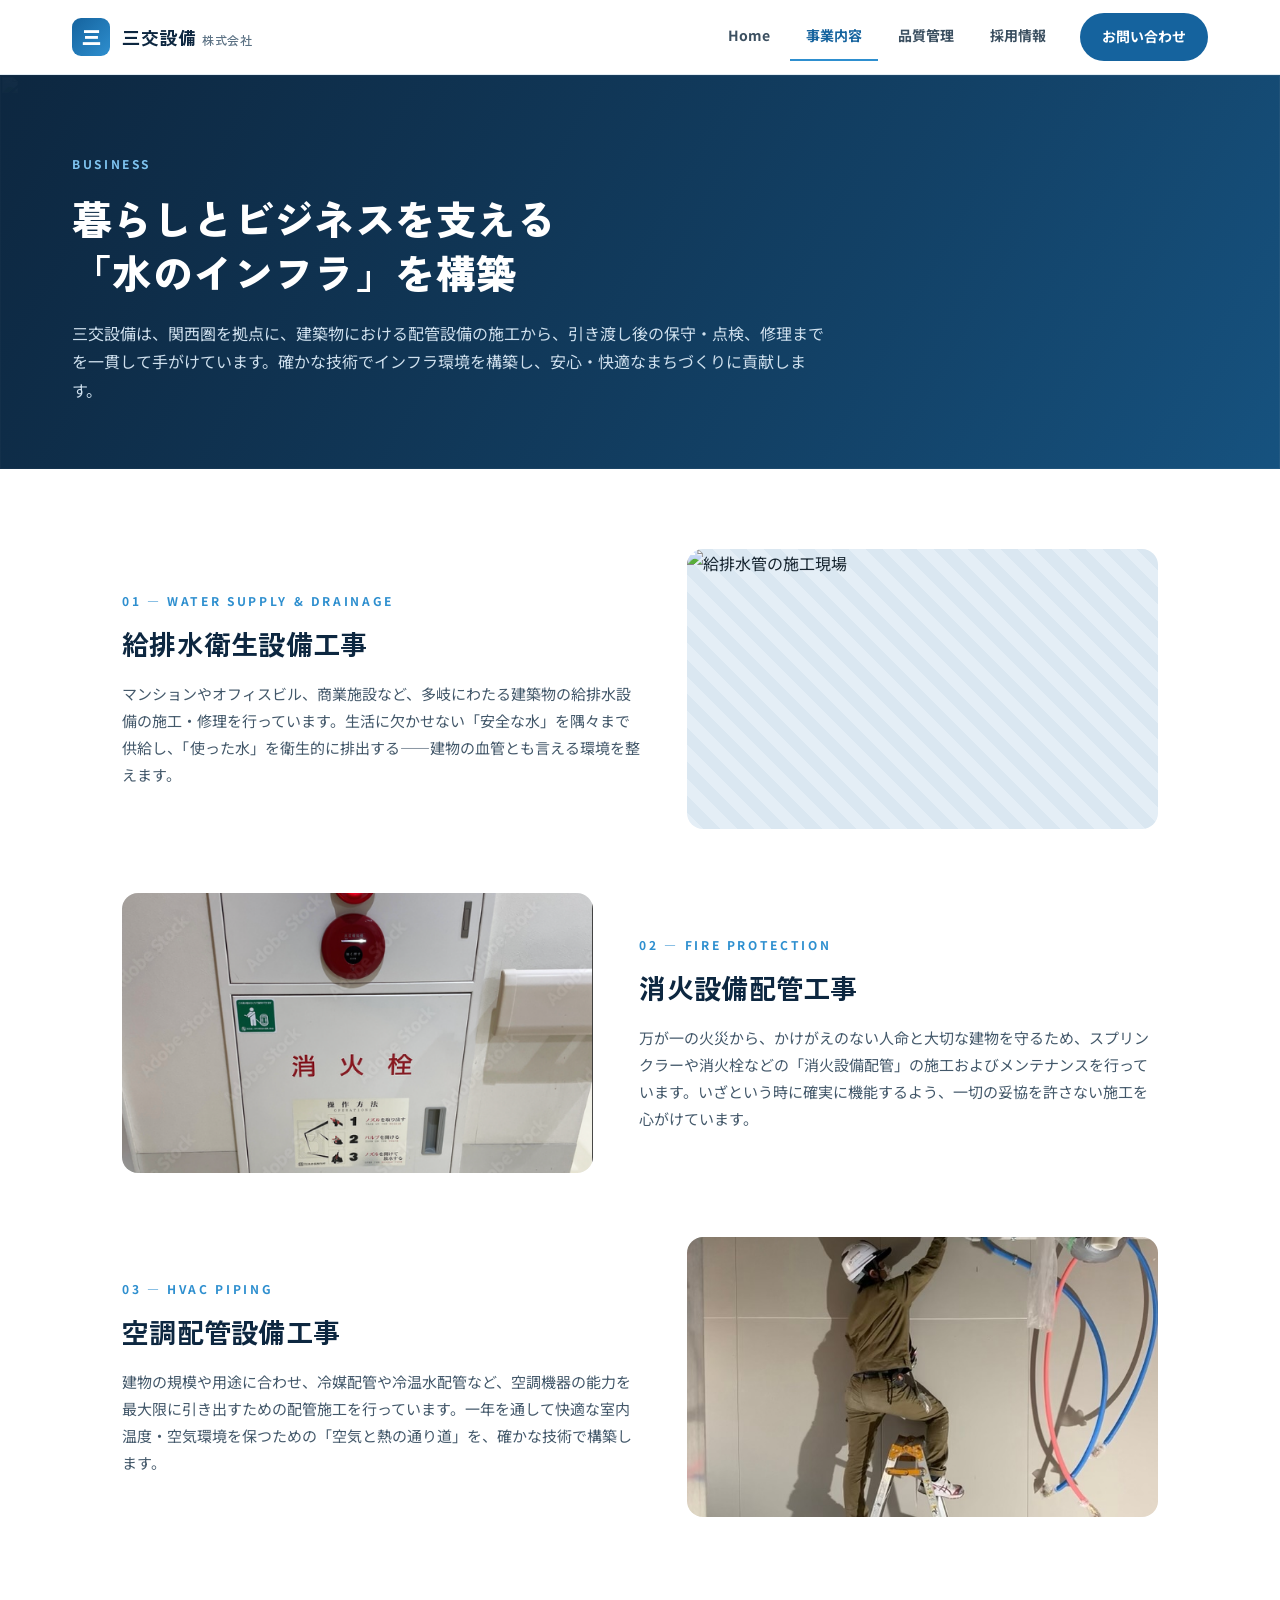
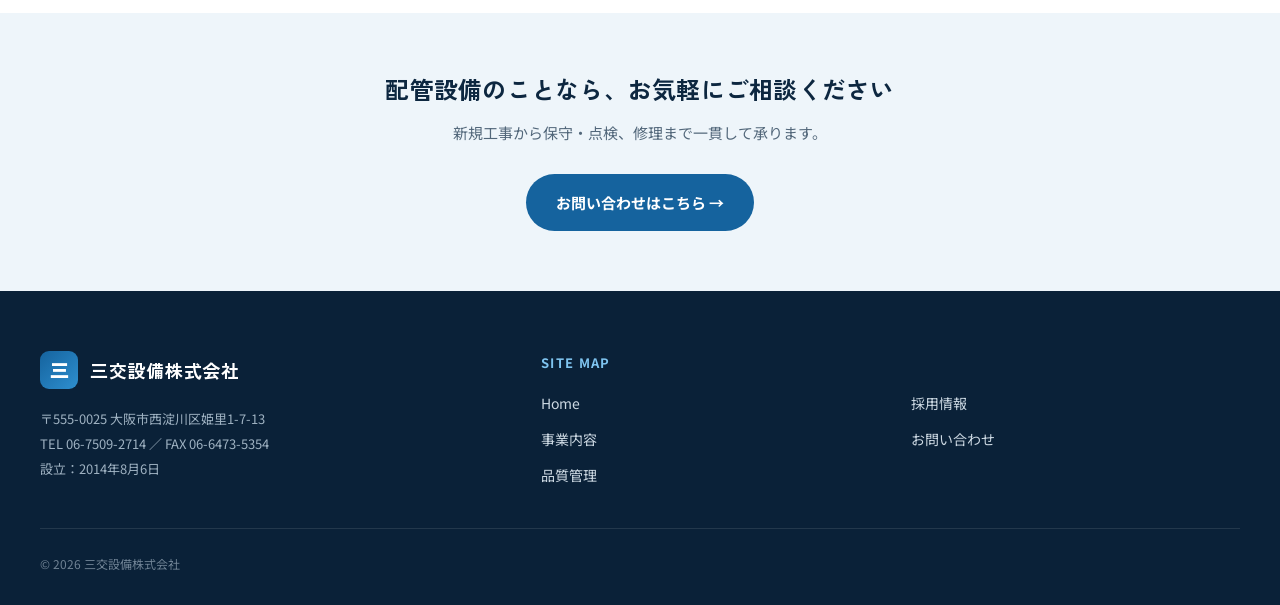
==== business.html @ f9f73b2b "refactor: ファイル構造と画像を更新" ====
<!DOCTYPE html>
<html lang="ja">
<head>
  <meta charset="utf-8">
  <meta name="viewport" content="width=device-width, initial-scale=1">
  <title>事業内容 ｜ 三交設備株式会社</title>
  <meta name="description" content="給排水衛生設備工事・消火設備配管工事・空調配管設備工事。三交設備株式会社が手がける3つの配管設備工事をご紹介します。">
  <link rel="preconnect" href="https://fonts.googleapis.com">
  <link rel="preconnect" href="https://fonts.gstatic.com" crossorigin>
  <link href="https://fonts.googleapis.com/css2?family=Zen+Kaku+Gothic+New:wght@400;500;700;900&family=Noto+Sans+JP:wght@400;500;700&display=swap" rel="stylesheet">
  <link rel="stylesheet" href="assets/css/styles.css">
  <script src="assets/js/main.js" defer></script>
</head>
<body>
<div class="page">

  <header class="site-header">
    <div class="site-header__inner">
      <a class="brand" href="index.html">
        <span class="brand__mark">三</span>
        <span class="brand__name">三交設備<small>株式会社</small></span>
      </a>
      <button class="nav-toggle" type="button" aria-label="メニューを開閉" aria-expanded="false" aria-controls="site-nav">
        <span></span><span></span><span></span>
      </button>
      <nav class="nav" id="site-nav">
        <a class="nav__link" href="index.html">Home</a>
        <a class="nav__link is-active" href="business.html">事業内容</a>
        <a class="nav__link" href="quality.html">品質管理</a>
        <a class="nav__link" href="recruit.html">採用情報</a>
        <a class="nav__cta" href="contact.html">お問い合わせ</a>
      </nav>
    </div>
  </header>

  <main class="main page-enter">

    <div class="page-head page-head--photo">
      <img class="page-head__img" src="assets/images/overhead-piping.jpeg" alt="">
      <div class="page-head__overlay"></div>
      <div class="container">
        <div class="eyebrow eyebrow--light">BUSINESS</div>
        <h1 class="page-head__title">暮らしとビジネスを支える<br>「水のインフラ」を構築</h1>
        <p class="page-head__lead">三交設備は、関西圏を拠点に、建築物における配管設備の施工から、引き渡し後の保守・点検、修理までを一貫して手がけています。確かな技術でインフラ環境を構築し、安心・快適なまちづくりに貢献します。</p>
      </div>
    </div>

    <section class="biz-list">

      <div class="biz-row">
        <div class="biz-row__text">
          <div class="eyebrow">01 — WATER SUPPLY &amp; DRAINAGE</div>
          <h2>給排水衛生設備工事</h2>
          <p>マンションやオフィスビル、商業施設など、多岐にわたる建築物の給排水設備の施工・修理を行っています。生活に欠かせない「安全な水」を隅々まで供給し、「使った水」を衛生的に排出する——建物の血管とも言える環境を整えます。</p>
        </div>
        <div class="biz-row__media media">
          <img src="assets/images/water-supply-piping.jpeg" alt="給排水管の施工現場">
        </div>
      </div>

      <div class="biz-row biz-row--reverse">
        <div class="biz-row__media media">
          <img src="assets/images/fire-protection.png" alt="消火栓設備">
        </div>
        <div class="biz-row__text">
          <div class="eyebrow">02 — FIRE PROTECTION</div>
          <h2>消火設備配管工事</h2>
          <p>万が一の火災から、かけがえのない人命と大切な建物を守るため、スプリンクラーや消火栓などの「消火設備配管」の施工およびメンテナンスを行っています。いざという時に確実に機能するよう、一切の妥協を許さない施工を心がけています。</p>
        </div>
      </div>

      <div class="biz-row">
        <div class="biz-row__text">
          <div class="eyebrow">03 — HVAC PIPING</div>
          <h2>空調配管設備工事</h2>
          <p>建物の規模や用途に合わせ、冷媒配管や冷温水配管など、空調機器の能力を最大限に引き出すための配管施工を行っています。一年を通して快適な室内温度・空気環境を保つための「空気と熱の通り道」を、確かな技術で構築します。</p>
        </div>
        <div class="biz-row__media media">
          <img src="assets/images/hvac-duct-installation.jpg" alt="空調配管の施工">
        </div>
      </div>

    </section>

    <div class="cta-band">
      <h3>配管設備のことなら、お気軽にご相談ください</h3>
      <p>新規工事から保守・点検、修理まで一貫して承ります。</p>
      <a class="btn btn--primary" href="contact.html">お問い合わせはこちら →</a>
    </div>

  </main>

  <footer class="site-footer">
    <div class="site-footer__grid">
      <div>
        <div class="site-footer__brand">
          <span class="brand__mark">三</span>
          <span class="brand__name">三交設備株式会社</span>
        </div>
        <p class="site-footer__addr">〒555-0025 大阪市西淀川区姫里1-7-13<br>TEL 06-7509-2714 ／ FAX 06-6473-5354<br>設立：2014年8月6日</p>
      </div>
      <div>
        <div class="site-footer__col-title">SITE MAP</div>
        <div class="site-footer__links">
          <a href="index.html">Home</a>
          <a href="business.html">事業内容</a>
          <a href="quality.html">品質管理</a>
        </div>
      </div>
      <div>
        <div class="site-footer__col-title">&nbsp;</div>
        <div class="site-footer__links">
          <a href="recruit.html">採用情報</a>
          <a href="contact.html">お問い合わせ</a>
        </div>
      </div>
    </div>
    <div class="site-footer__copy">© 2026 三交設備株式会社</div>
  </footer>

</div>
</body>
</html>
---- assets/css/styles.css ----
/* =========================================================================
   三交設備株式会社 コーポレートサイト — 共通スタイル
   デザイントークンは docs/design-reference.md を参照
   ========================================================================= */

:root {
  /* Colors */
  --navy:          #0d2740;  /* メインダークネイビー */
  --navy-deep:     #0a2138;  /* フッター背景 */
  --navy-mid:      #16527f;  /* グラデーション用ミドルブルー */
  --blue:          #15639e;  /* プライマリブルー */
  --blue-hover:    #0d4f82;  /* プライマリブルー hover */
  --blue-accent:   #2e8fcf;  /* アクセントブルー */
  --blue-accent-h: #3ba0e0;  /* アクセントブルー hover */
  --blue-light:    #7fc4f0;  /* ライトブルー（ダーク背景上） */
  --pale-1:        #cfe3f1;
  --pale-2:        #cfe0ee;
  --pale-3:        #cdd9e3;
  --bg-tint:       #eef5fa;  /* 薄いブルー背景 */
  --bg-tint-2:     #f6fafd;  /* さらに薄いブルー背景 */

  --ink:           #16242f;  /* 本文デフォルト */
  --ink-1:         #43586a;
  --ink-2:         #52677a;
  --ink-3:         #26384a;
  --muted-1:       #6a7d8c;
  --muted-2:       #90a1ae;
  --muted-3:       #9fb2c2;
  --muted-4:       #6f8294;

  --border:        #e2ecf3;
  --border-input:  #d7e3ec;

  --error:         #d4543a;
  --success:       #1d7a45;
  --success-bg:    #eef9f1;
  --success-border:#bfe0c9;

  /* Layout */
  --maxw:          1200px;
  --pad-x:         32px;

  --radius-card:   18px;
  --radius-sm:     14px;
  --shadow-card:   0 6px 24px rgba(13, 39, 64, .05);
  --shadow-card-h: 0 14px 40px rgba(13, 39, 64, .12);

  --header-h:      74px;

  --font-head: 'Zen Kaku Gothic New', sans-serif;
  --font-body: 'Noto Sans JP', sans-serif;

  /* Placeholder stripe (画像未差し替え時のフォールバック) */
  --stripe: repeating-linear-gradient(45deg, #e4eef6 0, #e4eef6 12px, #dae7f1 12px, #dae7f1 24px);
}

* { box-sizing: border-box; margin: 0; padding: 0; }

html { scroll-behavior: smooth; }

body {
  font-family: var(--font-body);
  color: var(--ink);
  background: #fff;
  -webkit-font-smoothing: antialiased;
  line-height: 1.8;
}

h1, h2, h3, h4 {
  font-family: var(--font-head);
  line-height: 1.35;
  letter-spacing: .01em;
}

img { display: block; max-width: 100%; }

a { color: inherit; text-decoration: none; }

button {
  font-family: inherit;
  cursor: pointer;
  border: none;
  background: none;
  color: inherit;
}

@keyframes fadeUp {
  from { opacity: 0; transform: translateY(18px); }
  to   { opacity: 1; transform: translateY(0); }
}

/* ---- Layout helpers ---------------------------------------------------- */
.page { min-height: 100vh; display: flex; flex-direction: column; background: #fff; }
.main { flex: 1; }
.container { max-width: var(--maxw); margin: 0 auto; padding: 0 var(--pad-x); }
.page-enter { animation: fadeUp .5s ease both; }

.eyebrow {
  font-size: 12px;
  font-weight: 700;
  letter-spacing: .22em;
  color: var(--blue-accent);
}
.eyebrow--light { color: var(--blue-light); }
.eyebrow--center { text-align: center; }

/* ---- Buttons ----------------------------------------------------------- */
.btn {
  display: inline-flex;
  align-items: center;
  justify-content: center;
  gap: 8px;
  font-weight: 700;
  border-radius: 999px;
  transition: background .2s ease, color .2s ease, box-shadow .2s ease, transform .2s ease;
}
.btn--primary { padding: 15px 30px; background: var(--blue); color: #fff; font-size: 15px; }
.btn--primary:hover { background: var(--blue-hover); }
.btn--accent { padding: 15px 30px; background: var(--blue-accent); color: #fff; font-size: 15px; }
.btn--accent:hover { background: var(--blue-accent-h); }
.btn--ghost {
  padding: 15px 30px;
  background: rgba(255, 255, 255, .12);
  color: #fff;
  font-size: 15px;
  border: 1px solid rgba(255, 255, 255, .35);
}
.btn--ghost:hover { background: rgba(255, 255, 255, .22); }
.btn--lg { padding: 16px 38px; font-size: 16px; }

.text-link {
  align-self: flex-start;
  color: var(--blue);
  font-weight: 700;
  font-size: 14px;
  display: inline-flex;
  gap: 6px;
  align-items: center;
  transition: gap .2s ease;
}
.text-link:hover { gap: 11px; }

/* ---- Header ------------------------------------------------------------ */
.site-header {
  position: sticky;
  top: 0;
  z-index: 50;
  background: rgba(255, 255, 255, .92);
  backdrop-filter: blur(10px);
  border-bottom: 1px solid var(--border);
}
.site-header__inner {
  max-width: var(--maxw);
  margin: 0 auto;
  padding: 0 var(--pad-x);
  height: var(--header-h);
  display: flex;
  align-items: center;
  justify-content: space-between;
  gap: 24px;
}
.brand { display: flex; align-items: center; gap: 12px; }
.brand__mark {
  display: flex;
  align-items: center;
  justify-content: center;
  width: 38px;
  height: 38px;
  border-radius: 9px;
  background: linear-gradient(135deg, var(--blue), var(--blue-accent));
  color: #fff;
  font-family: var(--font-head);
  font-weight: 900;
  font-size: 19px;
}
.brand__name {
  font-family: var(--font-head);
  font-weight: 700;
  font-size: 18px;
  color: var(--navy);
  letter-spacing: .04em;
}
.brand__name small { font-size: 12px; font-weight: 500; color: #5b7184; margin-left: 5px; }

.nav { display: flex; align-items: center; gap: 4px; }
.nav__link {
  padding: 10px 16px;
  font-size: 14px;
  font-weight: 700;
  color: #3b4f60;
  border-bottom: 2px solid transparent;
  transition: color .2s ease;
}
.nav__link:hover { color: var(--blue); }
.nav__link.is-active { color: var(--blue); border-bottom-color: var(--blue-accent); }
.nav__cta {
  margin-left: 14px;
  padding: 11px 22px;
  border-radius: 999px;
  background: var(--blue);
  color: #fff;
  font-weight: 700;
  font-size: 14px;
  transition: background .2s ease;
}
.nav__cta:hover { background: var(--blue-hover); }

.nav-toggle { display: none; flex-direction: column; gap: 5px; padding: 8px; }
.nav-toggle span { display: block; width: 24px; height: 2px; background: var(--navy); border-radius: 2px; }

/* ---- Footer ------------------------------------------------------------ */
.site-footer { background: var(--navy-deep); color: var(--pale-3); padding: 60px var(--pad-x) 30px; }
.site-footer__grid {
  max-width: var(--maxw);
  margin: 0 auto;
  display: grid;
  grid-template-columns: 1.4fr 1fr 1fr;
  gap: 40px;
  padding-bottom: 40px;
  border-bottom: 1px solid rgba(255, 255, 255, .1);
}
.site-footer__brand { display: flex; align-items: center; gap: 12px; margin-bottom: 18px; }
.site-footer__brand .brand__name { color: #fff; }
.site-footer__addr { font-size: 13px; line-height: 1.9; color: var(--muted-3); }
.site-footer__col-title {
  font-size: 13px;
  font-weight: 700;
  color: var(--blue-light);
  margin-bottom: 16px;
  letter-spacing: .1em;
  min-height: 19px;
}
.site-footer__links { display: flex; flex-direction: column; gap: 11px; align-items: flex-start; }
.site-footer__links a { font-size: 14px; color: var(--pale-3); transition: color .2s ease; }
.site-footer__links a:hover { color: #fff; }
.site-footer__copy { max-width: var(--maxw); margin: 24px auto 0; font-size: 12px; color: var(--muted-4); }

/* ---- Page header band (Business / Quality / Contact) ------------------- */
.page-head {
  background: linear-gradient(120deg, var(--navy), var(--navy-mid));
  color: #fff;
  padding: 78px var(--pad-x) 64px;
}
.page-head__title { font-size: 40px; font-weight: 900; margin: 16px 0 20px; }
.page-head__lead { font-size: 16px; color: var(--pale-2); max-width: 760px; }
.page-head--photo { position: relative; overflow: hidden; }
.page-head--photo .container { position: relative; z-index: 1; }
.page-head__img { position: absolute; inset: 0; width: 100%; height: 100%; object-fit: cover; opacity: .28; }
.page-head__overlay {
  position: absolute; inset: 0;
  background: linear-gradient(120deg, rgba(13,39,64,.92) 0%, rgba(22,82,127,.72) 100%);
}

/* ---- Image helpers ----------------------------------------------------- */
.media {
  background: var(--stripe) center / cover no-repeat;
  background-color: var(--bg-tint);
}
.media img { width: 100%; height: 100%; object-fit: cover; }

/* =========================================================================
   HOME
   ========================================================================= */
.hero {
  position: relative;
  min-height: 640px;
  display: flex;
  align-items: center;
  overflow: hidden;
  background: var(--navy);
}
.hero__img { position: absolute; inset: 0; width: 100%; height: 100%; object-fit: cover; opacity: .42; }
.hero__overlay {
  position: absolute; inset: 0;
  background: linear-gradient(100deg, rgba(13,39,64,.92) 0%, rgba(13,39,64,.6) 48%, rgba(13,39,64,.15) 100%);
}
.hero__inner { position: relative; max-width: var(--maxw); margin: 0 auto; padding: 0 var(--pad-x); width: 100%; }
.hero__content { max-width: 660px; color: #fff; }
.hero__eyebrow {
  display: inline-flex; align-items: center; gap: 8px;
  font-size: 12px; font-weight: 700; letter-spacing: .22em;
  color: var(--blue-light); margin-bottom: 26px;
}
.hero__eyebrow::before { content: ""; width: 26px; height: 1px; background: var(--blue-light); }
.hero__title { font-size: 54px; font-weight: 900; line-height: 1.28; letter-spacing: .02em; margin-bottom: 26px; }
.hero__title em { font-style: normal; color: var(--blue-light); }
.hero__text { font-size: 17px; line-height: 2; color: #d4e3ef; max-width: 540px; margin-bottom: 38px; }
.hero__actions { display: flex; gap: 14px; flex-wrap: wrap; }
.hero__bar { position: absolute; bottom: 0; left: 0; right: 0; height: 8px;
  background: linear-gradient(90deg, var(--blue), var(--blue-accent), var(--blue-light)); }

.intro { max-width: 1000px; margin: 0 auto; padding: 86px var(--pad-x) 30px; text-align: center; }
.intro h2 { font-size: 32px; font-weight: 700; color: var(--navy); margin: 18px 0 22px; }
.intro p { font-size: 16px; color: var(--ink-1); max-width: 720px; margin: 0 auto; }

.nav-cards { max-width: var(--maxw); margin: 0 auto; padding: 50px var(--pad-x) 96px; }
.nav-cards__grid { display: grid; grid-template-columns: repeat(3, 1fr); gap: 26px; }
.feature-card {
  display: flex; flex-direction: column;
  border: 1px solid var(--border); border-radius: var(--radius-card);
  overflow: hidden; background: #fff; box-shadow: var(--shadow-card);
  transition: box-shadow .25s ease, transform .25s ease;
}
.feature-card:hover { box-shadow: var(--shadow-card-h); transform: translateY(-4px); }
.feature-card__media { height: 170px; }
.feature-card__body { padding: 30px 28px; display: flex; flex-direction: column; flex: 1; }
.feature-card__num { font-size: 11px; font-weight: 700; letter-spacing: .2em; color: var(--blue-accent); margin-bottom: 8px; }
.feature-card__body h3 { font-size: 22px; font-weight: 700; color: var(--navy); margin-bottom: 12px; }
.feature-card__body p { font-size: 14px; color: var(--ink-2); flex: 1; margin-bottom: 20px; }

/* =========================================================================
   BUSINESS
   ========================================================================= */
.biz-list { max-width: 1100px; margin: 0 auto; padding: 80px var(--pad-x) 96px; display: flex; flex-direction: column; gap: 64px; }
.biz-row { display: grid; grid-template-columns: 1.1fr 1fr; gap: 46px; align-items: center; }
.biz-row--reverse { grid-template-columns: 1fr 1.1fr; }
.biz-row--reverse .biz-row__media { order: 1; }
.biz-row--reverse .biz-row__text { order: 2; }
.biz-row__text h2 { font-size: 27px; font-weight: 700; color: var(--navy); margin: 14px 0 18px; }
.biz-row__text p { font-size: 15px; color: var(--ink-1); }
.biz-row__media { height: 280px; border-radius: 16px; overflow: hidden; }

.cta-band { background: var(--bg-tint); padding: 60px var(--pad-x); text-align: center; }
.cta-band h3 { font-size: 24px; font-weight: 700; color: var(--navy); margin-bottom: 14px; }
.cta-band p { font-size: 15px; color: var(--ink-2); margin-bottom: 28px; }

/* =========================================================================
   QUALITY
   ========================================================================= */
.quality-list { max-width: 1080px; margin: 0 auto; padding: 80px var(--pad-x) 60px; display: flex; flex-direction: column; gap: 30px; }
.quality-card {
  display: grid; grid-template-columns: 64px 1fr; gap: 26px; align-items: start;
  border: 1px solid var(--border); border-radius: var(--radius-card);
  padding: 38px 40px; background: #fff; box-shadow: var(--shadow-card);
}
.quality-card__num {
  width: 64px; height: 64px; border-radius: var(--radius-sm); background: var(--bg-tint);
  display: flex; align-items: center; justify-content: center;
  font-family: var(--font-head); font-weight: 900; font-size: 24px; color: var(--blue);
}
.quality-card h2 { font-size: 23px; font-weight: 700; color: var(--navy); margin-bottom: 14px; }
.quality-card p { font-size: 15px; color: var(--ink-1); margin-bottom: 18px; }
.quality-card p:last-child { margin-bottom: 0; }
.badges { display: flex; gap: 10px; flex-wrap: wrap; }
.badge { font-size: 12px; font-weight: 700; color: var(--blue); background: var(--bg-tint); padding: 7px 14px; border-radius: 999px; }

.quality-media { max-width: 1080px; margin: 0 auto; padding: 0 var(--pad-x) 96px; }
.quality-media__frame { height: 300px; border-radius: var(--radius-card); overflow: hidden; }

/* =========================================================================
   RECRUIT
   ========================================================================= */
.recruit-hero {
  position: relative; min-height: 420px; display: flex; align-items: center;
  overflow: hidden; background: var(--navy);
}
.recruit-hero__img { position: absolute; inset: 0; width: 100%; height: 100%; object-fit: cover; opacity: .4; }
.recruit-hero__overlay {
  position: absolute; inset: 0;
  background: linear-gradient(100deg, rgba(13,39,64,.96), rgba(21,99,158,.55));
}
.recruit-hero__inner { position: relative; max-width: var(--maxw); margin: 0 auto; padding: 60px var(--pad-x); width: 100%; color: #fff; }
.recruit-hero__title { font-size: 46px; font-weight: 900; margin: 18px 0; }
.recruit-hero__lead { font-size: 16px; color: var(--pale-2); max-width: 620px; }

.section { max-width: 1080px; margin: 0 auto; padding: 80px var(--pad-x) 24px; }
.section__title { font-size: 28px; font-weight: 700; color: var(--navy); text-align: center; margin: 12px 0 40px; }

.persona-grid { display: grid; grid-template-columns: repeat(3, 1fr); gap: 20px; }
.persona {
  border: 1px solid var(--border); border-radius: 16px; padding: 30px 26px;
  background: #fff; border-top: 4px solid var(--blue-accent);
}
.persona p { font-size: 15px; font-weight: 500; color: var(--ink-3); }
.persona strong { color: var(--blue); }

.reasons-band { background: var(--bg-tint); margin-top: 70px; padding: 74px var(--pad-x); }
.reasons-band__inner { max-width: 1080px; margin: 0 auto; }
.reasons { display: flex; flex-direction: column; gap: 24px; }
.reason {
  display: grid; grid-template-columns: auto 1fr; gap: 30px; align-items: start;
  background: #fff; border-radius: var(--radius-card); padding: 40px 44px;
  box-shadow: 0 6px 24px rgba(13, 39, 64, .06);
}
.reason__num { font-family: var(--font-head); font-weight: 900; font-size: 52px; color: var(--pale-1); line-height: 1; }
.reason h3 { font-size: 21px; font-weight: 700; color: var(--navy); margin-bottom: 12px; }
.reason p { font-size: 15px; color: var(--ink-1); }

.requirements { max-width: 920px; margin: 0 auto; padding: 80px var(--pad-x) 30px; }
.req-table { border: 1px solid var(--border); border-radius: 16px; overflow: hidden; }
.req-row { display: grid; grid-template-columns: 200px 1fr; border-bottom: 1px solid #eef2f6; }
.req-row:last-child { border-bottom: none; }
.req-row__key { background: var(--bg-tint-2); padding: 18px 24px; font-weight: 700; font-size: 14px; color: var(--navy); }
.req-row__val { padding: 18px 24px; font-size: 14px; color: var(--ink-1); }

.recruit-cta { text-align: center; padding: 20px var(--pad-x) 96px; }
.recruit-cta p { font-size: 13px; color: #7a8a99; margin-top: 16px; }

/* =========================================================================
   CONTACT
   ========================================================================= */
.contact-grid {
  max-width: 1080px; margin: 0 auto; padding: 80px var(--pad-x) 96px;
  display: grid; grid-template-columns: 1fr 1fr; gap: 56px; align-items: start;
}
.contact-col h2 { font-size: 22px; font-weight: 700; color: var(--navy); margin-bottom: 26px; }
.contact-info { display: flex; flex-direction: column; gap: 18px; }
.info-card { border: 1px solid var(--border); border-radius: var(--radius-sm); padding: 24px 26px; }
.info-card--accent { background: var(--bg-tint-2); }
.info-card__label { font-size: 12px; font-weight: 700; letter-spacing: .1em; color: var(--blue-accent); margin-bottom: 6px; }
.info-card__tel { font-family: var(--font-head); font-weight: 900; font-size: 30px; color: var(--navy); }
.info-card__tel a { color: inherit; }
.info-card__sub { font-size: 13px; color: var(--muted-1); margin-top: 4px; }
.info-card__val { font-weight: 700; font-size: 16px; color: var(--navy); }
.info-card__val--break { word-break: break-all; }
.info-card__val--lg { font-size: 19px; }
.info-card__addr { font-size: 15px; color: var(--ink-1); }

.form { display: flex; flex-direction: column; gap: 18px; }
.field label { display: block; font-size: 13px; font-weight: 700; color: var(--navy); margin-bottom: 7px; }
.field .req { color: var(--error); }
.field input, .field select, .field textarea {
  width: 100%; padding: 13px 15px; border: 1px solid var(--border-input);
  border-radius: 10px; font-size: 14px; font-family: inherit; background: #fff;
}
.field textarea { resize: vertical; }
.field input:focus, .field select:focus, .field textarea:focus { border-color: var(--blue-accent); outline: none; }
.form__submit { padding: 15px; border-radius: 10px; background: var(--blue); color: #fff; font-weight: 700; font-size: 15px; margin-top: 4px; transition: background .2s ease; }
.form__submit:hover { background: var(--blue-hover); }
.form__error { font-size: 13px; color: var(--error); font-weight: 500; }
.form__note { font-size: 12px; color: var(--muted-2); }

.form-success {
  border: 1px solid var(--success-border); background: var(--success-bg);
  border-radius: var(--radius-sm); padding: 40px 30px; text-align: center;
}
.form-success__icon { font-size: 40px; margin-bottom: 10px; color: var(--success); }
.form-success h3 { font-size: 19px; font-weight: 700; color: var(--success); margin-bottom: 8px; }
.form-success p { font-size: 14px; color: var(--ink-1); }

.contact-map { border-top: 1px solid var(--border); }
.contact-map iframe { display: block; width: 100%; height: 360px; border: 0; }

[hidden] { display: none !important; }

/* =========================================================================
   RESPONSIVE
   ========================================================================= */
@media (max-width: 900px) {
  :root { --pad-x: 22px; }

  /* Mobile nav */
  .nav-toggle { display: flex; }
  .nav {
    position: absolute; top: var(--header-h); left: 0; right: 0;
    flex-direction: column; align-items: stretch; gap: 0;
    background: #fff; border-bottom: 1px solid var(--border);
    padding: 8px var(--pad-x) 16px;
    box-shadow: 0 12px 24px rgba(13, 39, 64, .08);
  }
  .nav[hidden] { display: none; }
  .nav__link { padding: 14px 4px; border-bottom: 1px solid var(--border); border-radius: 0; }
  .nav__link.is-active { border-bottom-color: var(--border); }
  .nav__cta { margin: 12px 0 0; text-align: center; }

  .nav-cards__grid,
  .persona-grid { grid-template-columns: 1fr; }

  .biz-row,
  .biz-row--reverse { grid-template-columns: 1fr; gap: 24px; }
  .biz-row--reverse .biz-row__media { order: 0; }
  .biz-row--reverse .biz-row__text { order: 0; }

  .quality-card { grid-template-columns: 1fr; gap: 18px; }
  .contact-grid { grid-template-columns: 1fr; gap: 40px; }

  .hero__title { font-size: 38px; }
  .hero__text { font-size: 16px; }
  .page-head__title { font-size: 30px; }
  .recruit-hero__title { font-size: 34px; }
  .intro h2 { font-size: 26px; }
  .reason { grid-template-columns: 1fr; gap: 12px; padding: 32px 28px; }
  .req-row { grid-template-columns: 1fr; }
  .req-row__key { border-bottom: 1px solid #eef2f6; }
}

@media (max-width: 520px) {
  .hero__title { font-size: 30px; }
  .page-head { padding: 56px var(--pad-x) 44px; }
}
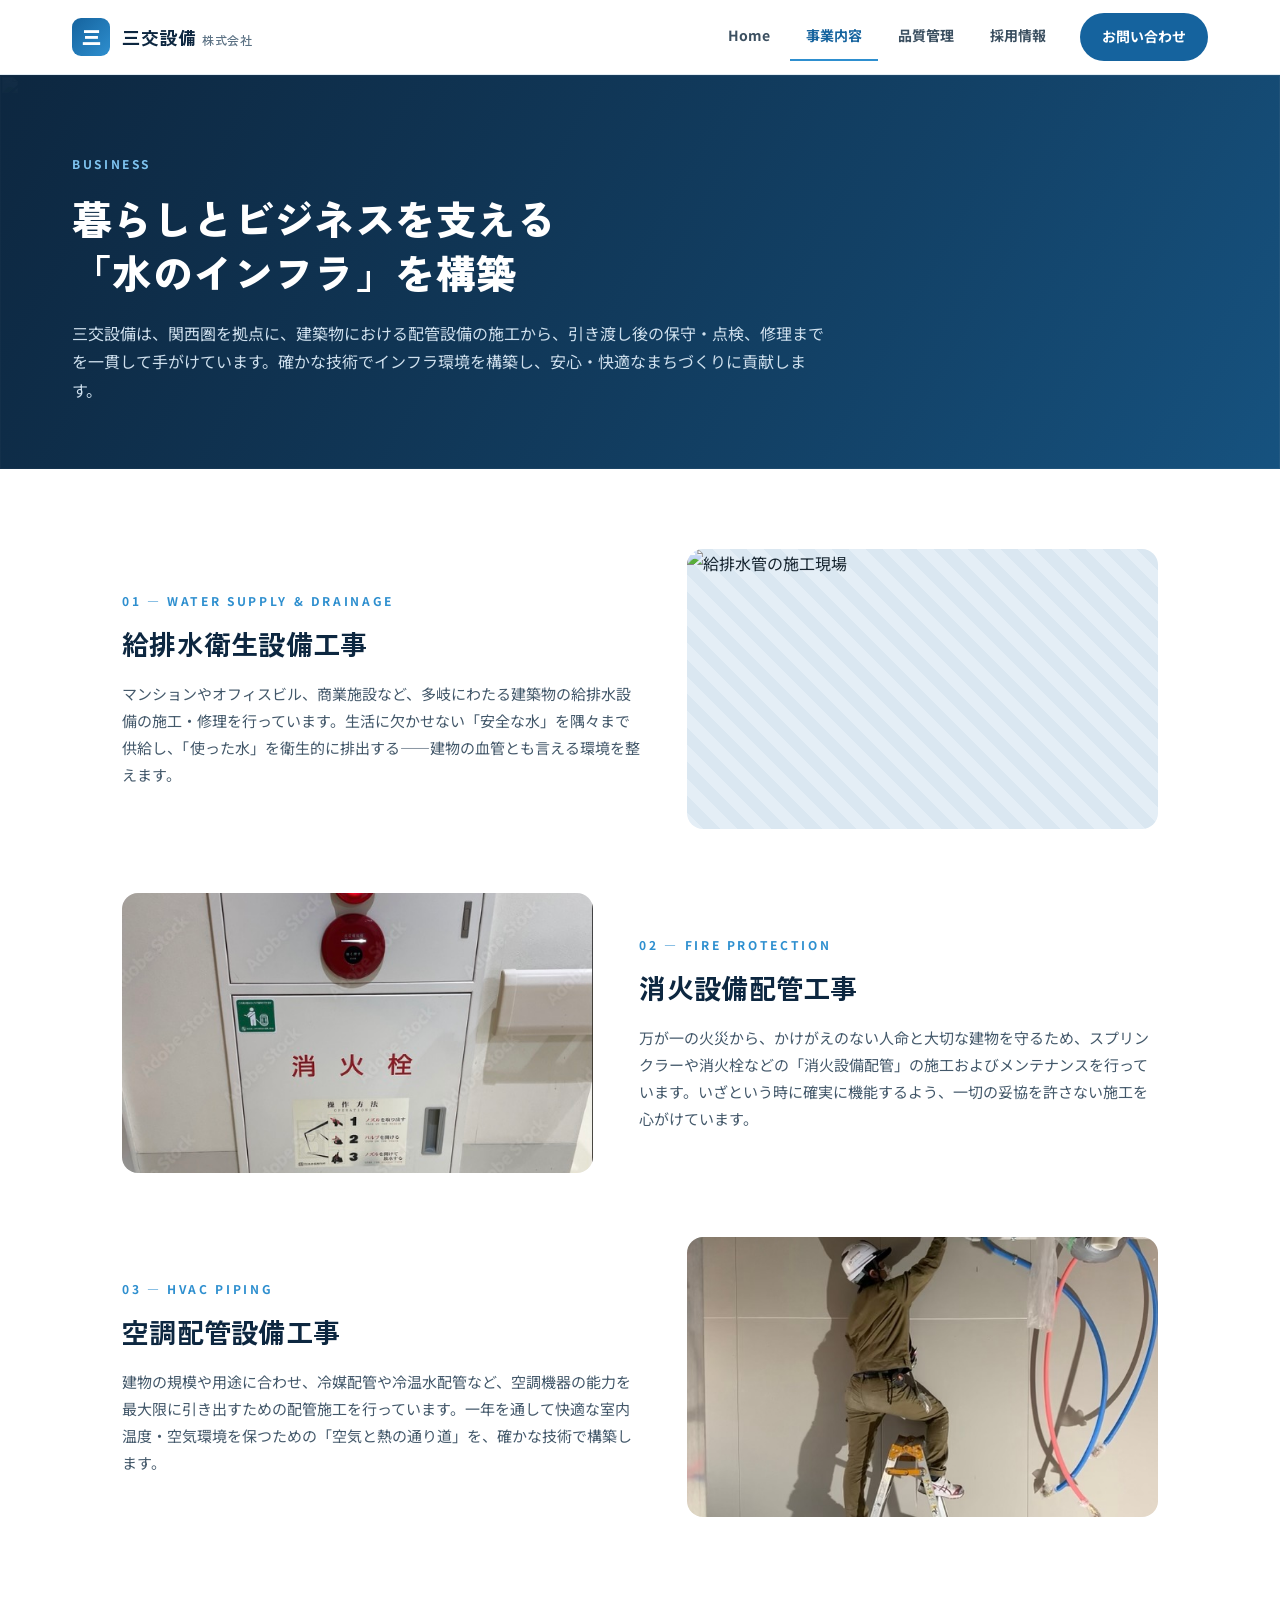
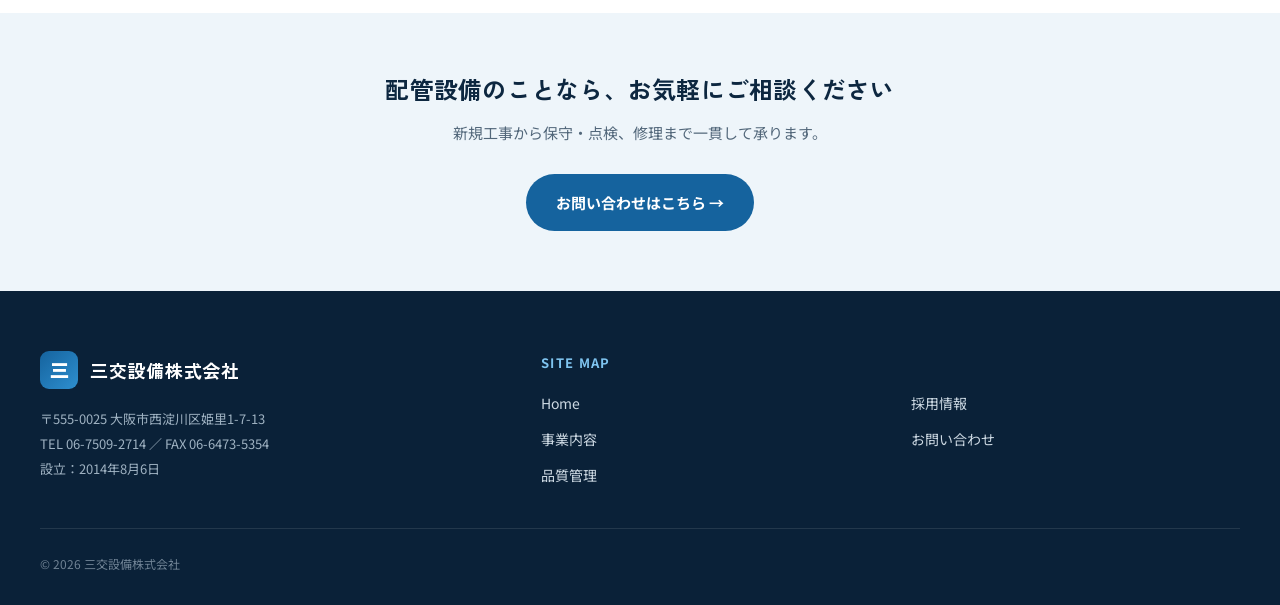
==== commit 721f532e: "ブラッシュアップ" ====
--- a/business.html
+++ b/business.html
@@ -5,6 +5,15 @@
   <meta name="viewport" content="width=device-width, initial-scale=1">
   <title>事業内容 ｜ 三交設備株式会社</title>
   <meta name="description" content="給排水衛生設備工事・消火設備配管工事・空調配管設備工事。三交設備株式会社が手がける3つの配管設備工事をご紹介します。">
+  <meta name="theme-color" content="#0d2740">
+  <link rel="icon" href="assets/favicon.svg">
+  <meta property="og:type" content="website">
+  <meta property="og:site_name" content="三交設備株式会社">
+  <meta property="og:locale" content="ja_JP">
+  <meta property="og:title" content="事業内容 ｜ 三交設備株式会社">
+  <meta property="og:description" content="給排水衛生設備工事・消火設備配管工事・空調配管設備工事。三交設備株式会社が手がける3つの配管設備工事をご紹介します。">
+  <meta property="og:image" content="assets/images/overhead-piping.jpeg">
+  <meta name="twitter:card" content="summary_large_image">
   <link rel="preconnect" href="https://fonts.googleapis.com">
   <link rel="preconnect" href="https://fonts.gstatic.com" crossorigin>
   <link href="https://fonts.googleapis.com/css2?family=Zen+Kaku+Gothic+New:wght@400;500;700;900&family=Noto+Sans+JP:wght@400;500;700&display=swap" rel="stylesheet">
@@ -54,13 +63,13 @@
           <p>マンションやオフィスビル、商業施設など、多岐にわたる建築物の給排水設備の施工・修理を行っています。生活に欠かせない「安全な水」を隅々まで供給し、「使った水」を衛生的に排出する——建物の血管とも言える環境を整えます。</p>
         </div>
         <div class="biz-row__media media">
-          <img src="assets/images/water-supply-piping.jpeg" alt="給排水管の施工現場">
+          <img loading="lazy" src="assets/images/water-supply-piping.jpeg" alt="給排水管の施工現場">
         </div>
       </div>
 
       <div class="biz-row biz-row--reverse">
         <div class="biz-row__media media">
-          <img src="assets/images/fire-protection.png" alt="消火栓設備">
+          <img loading="lazy" src="assets/images/fire-protection.jpeg" alt="消火栓設備">
         </div>
         <div class="biz-row__text">
           <div class="eyebrow">02 — FIRE PROTECTION</div>
@@ -76,7 +85,7 @@
           <p>建物の規模や用途に合わせ、冷媒配管や冷温水配管など、空調機器の能力を最大限に引き出すための配管施工を行っています。一年を通して快適な室内温度・空気環境を保つための「空気と熱の通り道」を、確かな技術で構築します。</p>
         </div>
         <div class="biz-row__media media">
-          <img src="assets/images/hvac-duct-installation.jpg" alt="空調配管の施工">
+          <img loading="lazy" src="assets/images/hvac-duct-installation.jpg" alt="空調配管の施工">
         </div>
       </div>
 
--- a/assets/css/styles.css
+++ b/assets/css/styles.css
@@ -293,20 +293,25 @@
 .intro h2 { font-size: 32px; font-weight: 700; color: var(--navy); margin: 18px 0 22px; }
 .intro p { font-size: 16px; color: var(--ink-1); max-width: 720px; margin: 0 auto; }
 
-.nav-cards { max-width: var(--maxw); margin: 0 auto; padding: 50px var(--pad-x) 96px; }
-.nav-cards__grid { display: grid; grid-template-columns: repeat(3, 1fr); gap: 26px; }
-.feature-card {
-  display: flex; flex-direction: column;
-  border: 1px solid var(--border); border-radius: var(--radius-card);
-  overflow: hidden; background: #fff; box-shadow: var(--shadow-card);
-  transition: box-shadow .25s ease, transform .25s ease;
-}
-.feature-card:hover { box-shadow: var(--shadow-card-h); transform: translateY(-4px); }
-.feature-card__media { height: 170px; }
-.feature-card__body { padding: 30px 28px; display: flex; flex-direction: column; flex: 1; }
-.feature-card__num { font-size: 11px; font-weight: 700; letter-spacing: .2em; color: var(--blue-accent); margin-bottom: 8px; }
-.feature-card__body h3 { font-size: 22px; font-weight: 700; color: var(--navy); margin-bottom: 12px; }
-.feature-card__body p { font-size: 14px; color: var(--ink-2); flex: 1; margin-bottom: 20px; }
+/* Alternating full-width feature rows（Home / 採用情報で共用） */
+.features { max-width: var(--maxw); margin: 0 auto; padding: 40px var(--pad-x) 100px; display: flex; flex-direction: column; gap: 88px; }
+.feature {
+  display: grid; grid-template-columns: 1fr 1fr; gap: 56px; align-items: center;
+  color: inherit;
+}
+.feature--reverse .feature__media { order: 1; }
+.feature--reverse .feature__text { order: 2; }
+.feature__media { height: 360px; border-radius: var(--radius-card); overflow: hidden; box-shadow: var(--shadow-card); }
+.feature__media img { transition: transform .5s ease; }
+.feature:hover .feature__media img { transform: scale(1.05); }
+.feature__num { font-family: var(--font-head); font-weight: 900; font-size: 60px; color: var(--pale-1); line-height: 1; margin-bottom: 4px; }
+.feature__text h2 { font-size: 30px; font-weight: 700; color: var(--navy); margin: 6px 0 18px; }
+.feature__text p { font-size: 15px; color: var(--ink-1); margin-bottom: 26px; }
+a.feature:hover .text-link { gap: 11px; }
+
+/* 単独のワイド写真帯 */
+.photo-band { max-width: var(--maxw); margin: 0 auto; padding: 0 var(--pad-x); }
+.photo-band__frame { height: 380px; border-radius: var(--radius-card); overflow: hidden; box-shadow: var(--shadow-card); }
 
 /* =========================================================================
    BUSINESS
@@ -366,25 +371,28 @@
 .section { max-width: 1080px; margin: 0 auto; padding: 80px var(--pad-x) 24px; }
 .section__title { font-size: 28px; font-weight: 700; color: var(--navy); text-align: center; margin: 12px 0 40px; }
 
-.persona-grid { display: grid; grid-template-columns: repeat(3, 1fr); gap: 20px; }
+.persona-grid { display: grid; grid-template-columns: repeat(3, 1fr); gap: 24px; }
 .persona {
-  border: 1px solid var(--border); border-radius: 16px; padding: 30px 26px;
-  background: #fff; border-top: 4px solid var(--blue-accent);
-}
-.persona p { font-size: 15px; font-weight: 500; color: var(--ink-3); }
-.persona strong { color: var(--blue); }
+  display: flex; flex-direction: column; align-items: center; text-align: center;
+  border: 1px solid var(--border); border-radius: var(--radius-card);
+  padding: 44px 30px 38px; background: #fff;
+  box-shadow: var(--shadow-card);
+  transition: transform .25s ease, box-shadow .25s ease;
+}
+.persona:hover { transform: translateY(-4px); box-shadow: var(--shadow-card-h); }
+.persona__icon {
+  width: 60px; height: 60px; border-radius: 50%;
+  background: var(--bg-tint); color: var(--blue);
+  display: flex; align-items: center; justify-content: center;
+  margin-bottom: 22px;
+}
+.persona__icon svg { width: 28px; height: 28px; }
+.persona__title { font-family: var(--font-head); font-size: 20px; font-weight: 700; color: var(--navy); margin-bottom: 10px; }
+.persona p { font-size: 14px; font-weight: 500; color: var(--ink-2); line-height: 1.9; }
 
 .reasons-band { background: var(--bg-tint); margin-top: 70px; padding: 74px var(--pad-x); }
 .reasons-band__inner { max-width: 1080px; margin: 0 auto; }
-.reasons { display: flex; flex-direction: column; gap: 24px; }
-.reason {
-  display: grid; grid-template-columns: auto 1fr; gap: 30px; align-items: start;
-  background: #fff; border-radius: var(--radius-card); padding: 40px 44px;
-  box-shadow: 0 6px 24px rgba(13, 39, 64, .06);
-}
-.reason__num { font-family: var(--font-head); font-weight: 900; font-size: 52px; color: var(--pale-1); line-height: 1; }
-.reason h3 { font-size: 21px; font-weight: 700; color: var(--navy); margin-bottom: 12px; }
-.reason p { font-size: 15px; color: var(--ink-1); }
+.reasons { display: flex; flex-direction: column; gap: 72px; }
 
 .requirements { max-width: 920px; margin: 0 auto; padding: 80px var(--pad-x) 30px; }
 .req-table { border: 1px solid var(--border); border-radius: 16px; overflow: hidden; }
@@ -463,8 +471,21 @@
   .nav__link.is-active { border-bottom-color: var(--border); }
   .nav__cta { margin: 12px 0 0; text-align: center; }
 
-  .nav-cards__grid,
   .persona-grid { grid-template-columns: 1fr; }
+
+  .site-footer__grid { grid-template-columns: 1fr; gap: 32px; }
+  .site-footer__col-title { min-height: 0; }
+
+  .features { gap: 56px; padding-bottom: 72px; }
+  .feature,
+  .feature--reverse { grid-template-columns: 1fr; gap: 22px; }
+  .feature__media { order: -1; height: 240px; }
+  .feature--reverse .feature__media { order: -1; }
+  .feature--reverse .feature__text { order: 0; }
+  .feature__num { font-size: 48px; }
+  .feature__text h2 { font-size: 26px; }
+  .reasons { gap: 48px; }
+  .photo-band__frame { height: 240px; }
 
   .biz-row,
   .biz-row--reverse { grid-template-columns: 1fr; gap: 24px; }
@@ -479,7 +500,6 @@
   .page-head__title { font-size: 30px; }
   .recruit-hero__title { font-size: 34px; }
   .intro h2 { font-size: 26px; }
-  .reason { grid-template-columns: 1fr; gap: 12px; padding: 32px 28px; }
   .req-row { grid-template-columns: 1fr; }
   .req-row__key { border-bottom: 1px solid #eef2f6; }
 }
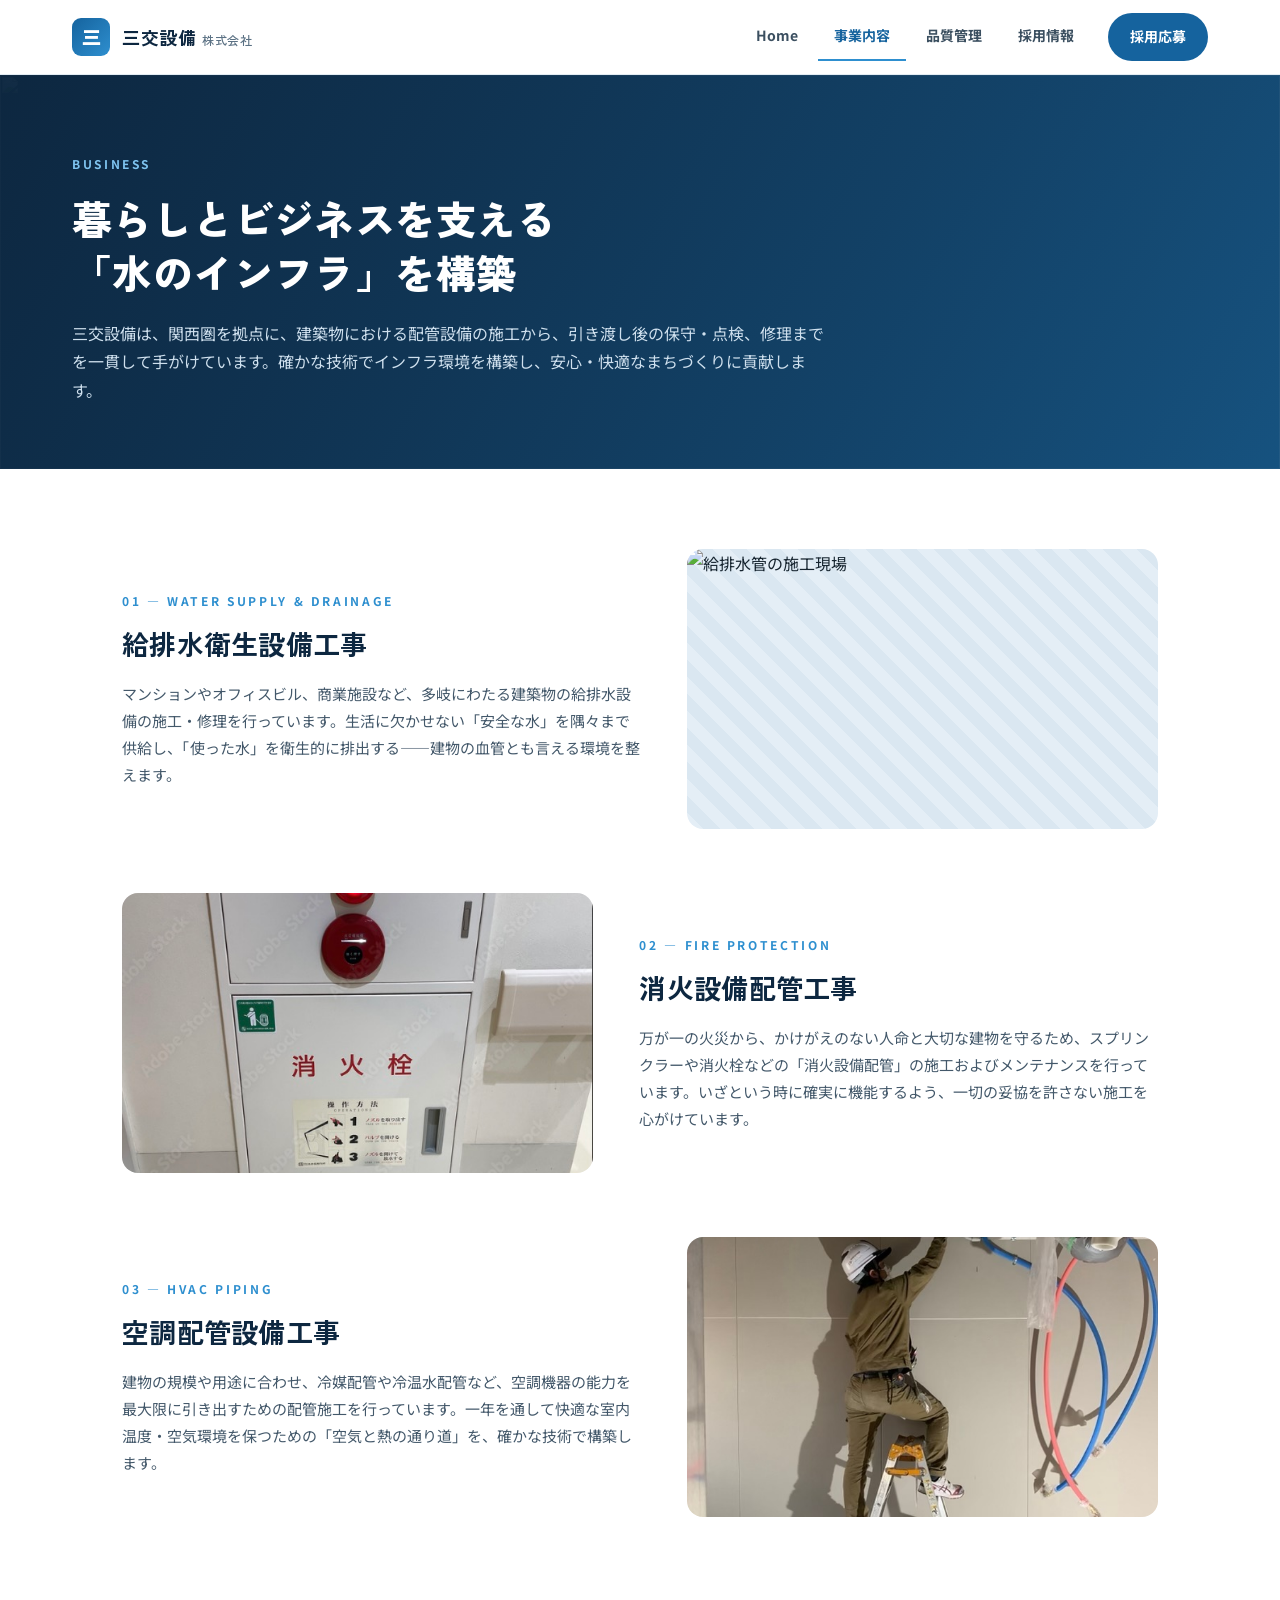
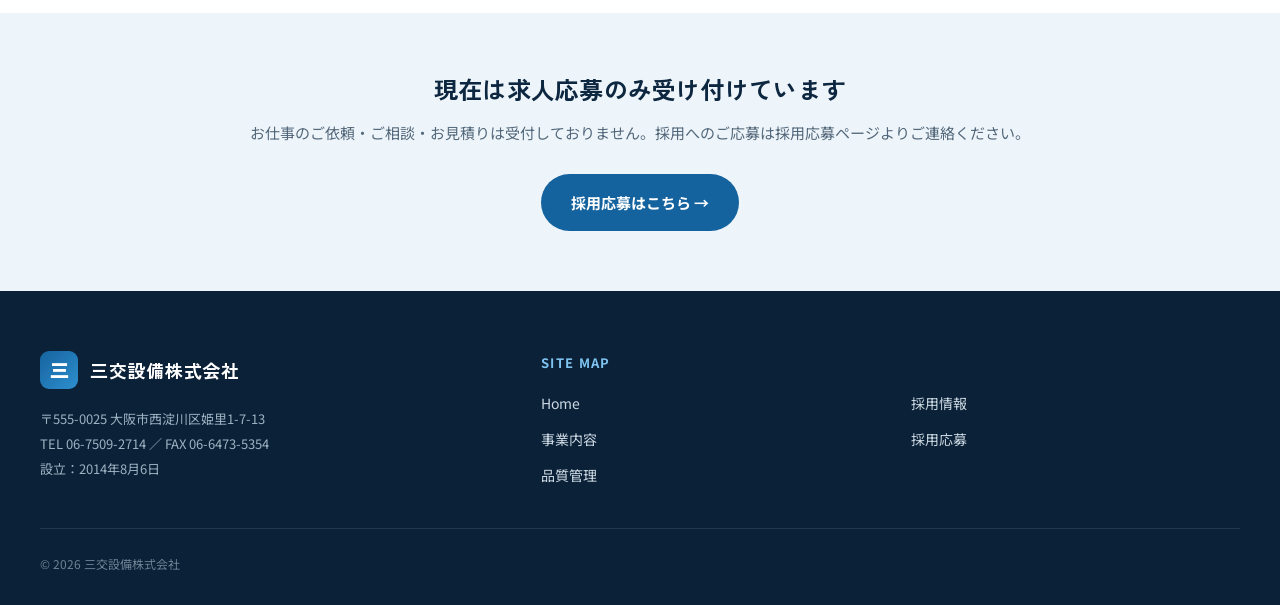
==== commit 591ad8c9: "feat: 仕事の問い合わせを削除" ====
--- a/business.html
+++ b/business.html
@@ -37,7 +37,7 @@
         <a class="nav__link is-active" href="business.html">事業内容</a>
         <a class="nav__link" href="quality.html">品質管理</a>
         <a class="nav__link" href="recruit.html">採用情報</a>
-        <a class="nav__cta" href="contact.html">お問い合わせ</a>
+        <a class="nav__cta" href="contact.html">採用応募</a>
       </nav>
     </div>
   </header>
@@ -92,9 +92,9 @@
     </section>
 
     <div class="cta-band">
-      <h3>配管設備のことなら、お気軽にご相談ください</h3>
-      <p>新規工事から保守・点検、修理まで一貫して承ります。</p>
-      <a class="btn btn--primary" href="contact.html">お問い合わせはこちら →</a>
+      <h3>現在は求人応募のみ受け付けています</h3>
+      <p>お仕事のご依頼・ご相談・お見積りは受付しておりません。採用へのご応募は採用応募ページよりご連絡ください。</p>
+      <a class="btn btn--primary" href="contact.html">採用応募はこちら →</a>
     </div>
 
   </main>
@@ -120,7 +120,7 @@
         <div class="site-footer__col-title">&nbsp;</div>
         <div class="site-footer__links">
           <a href="recruit.html">採用情報</a>
-          <a href="contact.html">お問い合わせ</a>
+          <a href="contact.html">採用応募</a>
         </div>
       </div>
     </div>
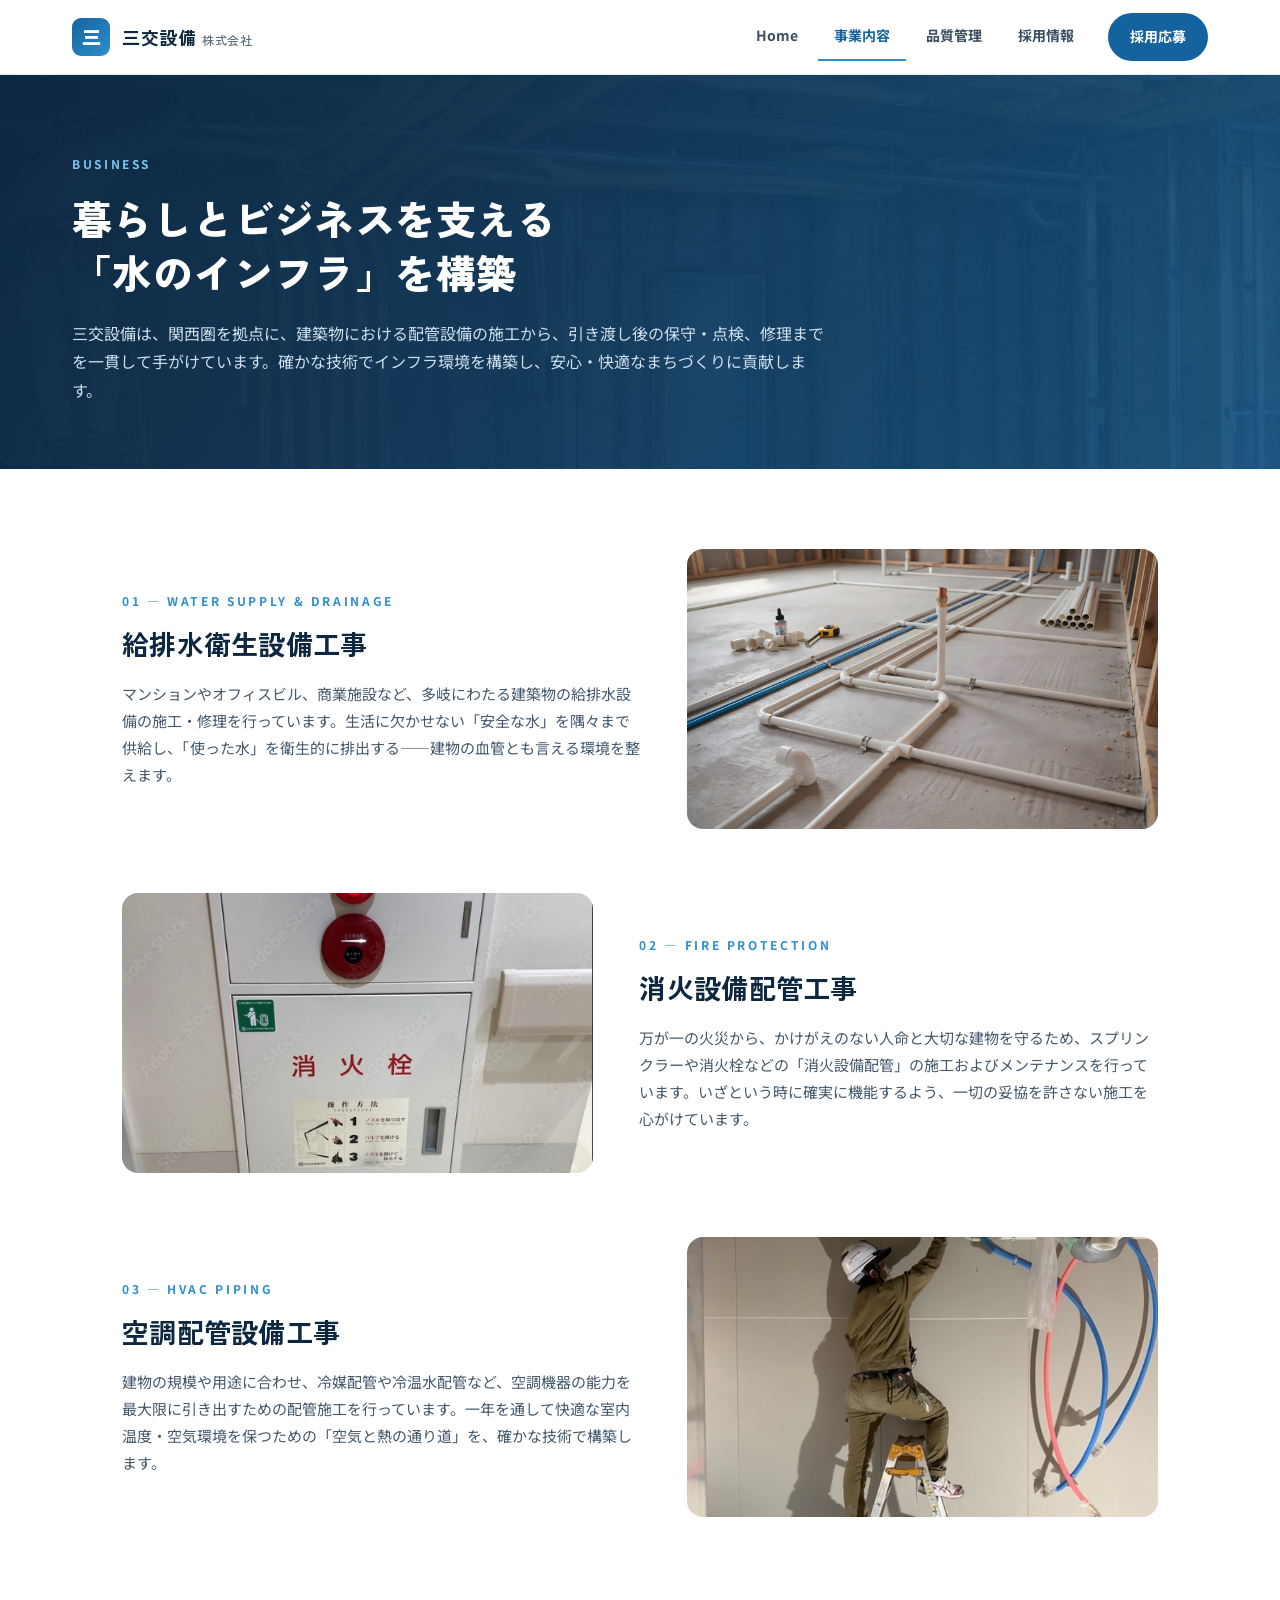
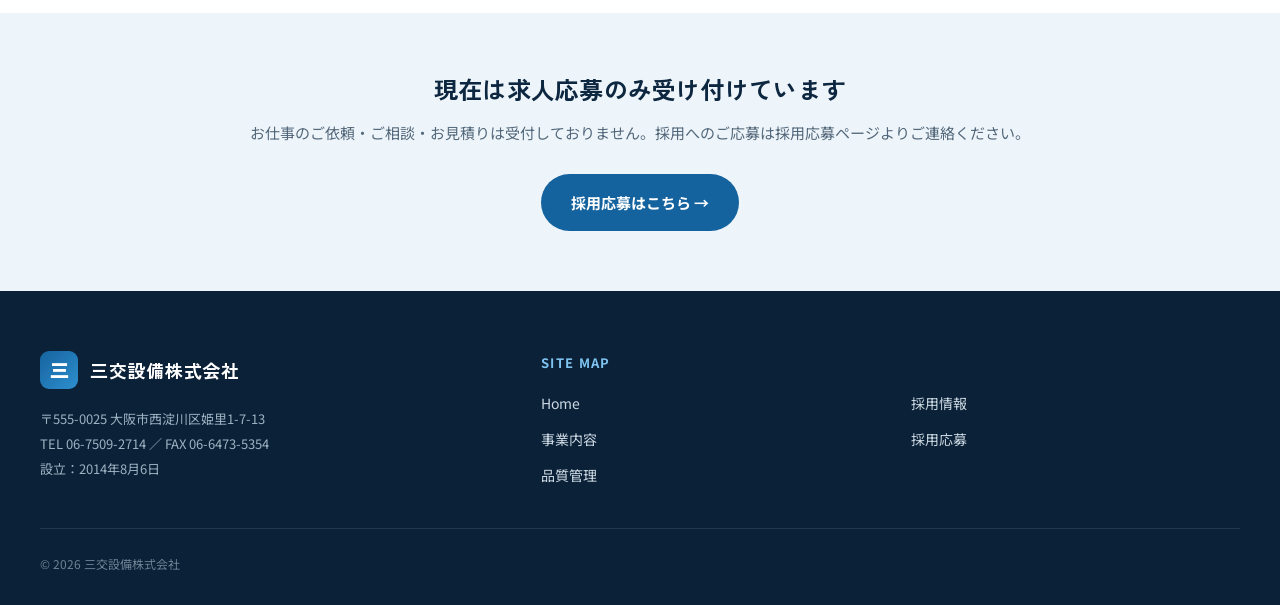
==== commit 7228fc22: "feat: add SEO foundation and optimize image delivery" ====
--- a/business.html
+++ b/business.html
@@ -7,12 +7,14 @@
   <meta name="description" content="給排水衛生設備工事・消火設備配管工事・空調配管設備工事。三交設備株式会社が手がける3つの配管設備工事をご紹介します。">
   <meta name="theme-color" content="#0d2740">
   <link rel="icon" href="assets/favicon.svg">
+  <link rel="canonical" href="https://sanko-setsubi-corp.com/business.html">
   <meta property="og:type" content="website">
   <meta property="og:site_name" content="三交設備株式会社">
   <meta property="og:locale" content="ja_JP">
+  <meta property="og:url" content="https://sanko-setsubi-corp.com/business.html">
   <meta property="og:title" content="事業内容 ｜ 三交設備株式会社">
   <meta property="og:description" content="給排水衛生設備工事・消火設備配管工事・空調配管設備工事。三交設備株式会社が手がける3つの配管設備工事をご紹介します。">
-  <meta property="og:image" content="assets/images/overhead-piping.jpeg">
+  <meta property="og:image" content="https://sanko-setsubi-corp.com/assets/images/overhead-piping.jpeg">
   <meta name="twitter:card" content="summary_large_image">
   <link rel="preconnect" href="https://fonts.googleapis.com">
   <link rel="preconnect" href="https://fonts.gstatic.com" crossorigin>
@@ -45,7 +47,7 @@
   <main class="main page-enter">
 
     <div class="page-head page-head--photo">
-      <img class="page-head__img" src="assets/images/overhead-piping.jpeg" alt="">
+      <img class="page-head__img" src="assets/images/overhead-piping.jpeg" alt="" width="1600" height="1201">
       <div class="page-head__overlay"></div>
       <div class="container">
         <div class="eyebrow eyebrow--light">BUSINESS</div>
@@ -63,13 +65,13 @@
           <p>マンションやオフィスビル、商業施設など、多岐にわたる建築物の給排水設備の施工・修理を行っています。生活に欠かせない「安全な水」を隅々まで供給し、「使った水」を衛生的に排出する——建物の血管とも言える環境を整えます。</p>
         </div>
         <div class="biz-row__media media">
-          <img loading="lazy" src="assets/images/water-supply-piping.jpeg" alt="給排水管の施工現場">
+          <img loading="lazy" src="assets/images/water-supply-piping.jpeg" alt="給排水管の施工現場" width="1600" height="900">
         </div>
       </div>
 
       <div class="biz-row biz-row--reverse">
         <div class="biz-row__media media">
-          <img loading="lazy" src="assets/images/fire-protection.jpeg" alt="消火栓設備">
+          <img loading="lazy" src="assets/images/fire-protection.jpeg" alt="消火栓設備" width="584" height="700">
         </div>
         <div class="biz-row__text">
           <div class="eyebrow">02 — FIRE PROTECTION</div>
@@ -85,7 +87,7 @@
           <p>建物の規模や用途に合わせ、冷媒配管や冷温水配管など、空調機器の能力を最大限に引き出すための配管施工を行っています。一年を通して快適な室内温度・空気環境を保つための「空気と熱の通り道」を、確かな技術で構築します。</p>
         </div>
         <div class="biz-row__media media">
-          <img loading="lazy" src="assets/images/hvac-duct-installation.jpg" alt="空調配管の施工">
+          <img loading="lazy" src="assets/images/hvac-duct-installation.jpg" alt="空調配管の施工" width="665" height="886">
         </div>
       </div>
 
